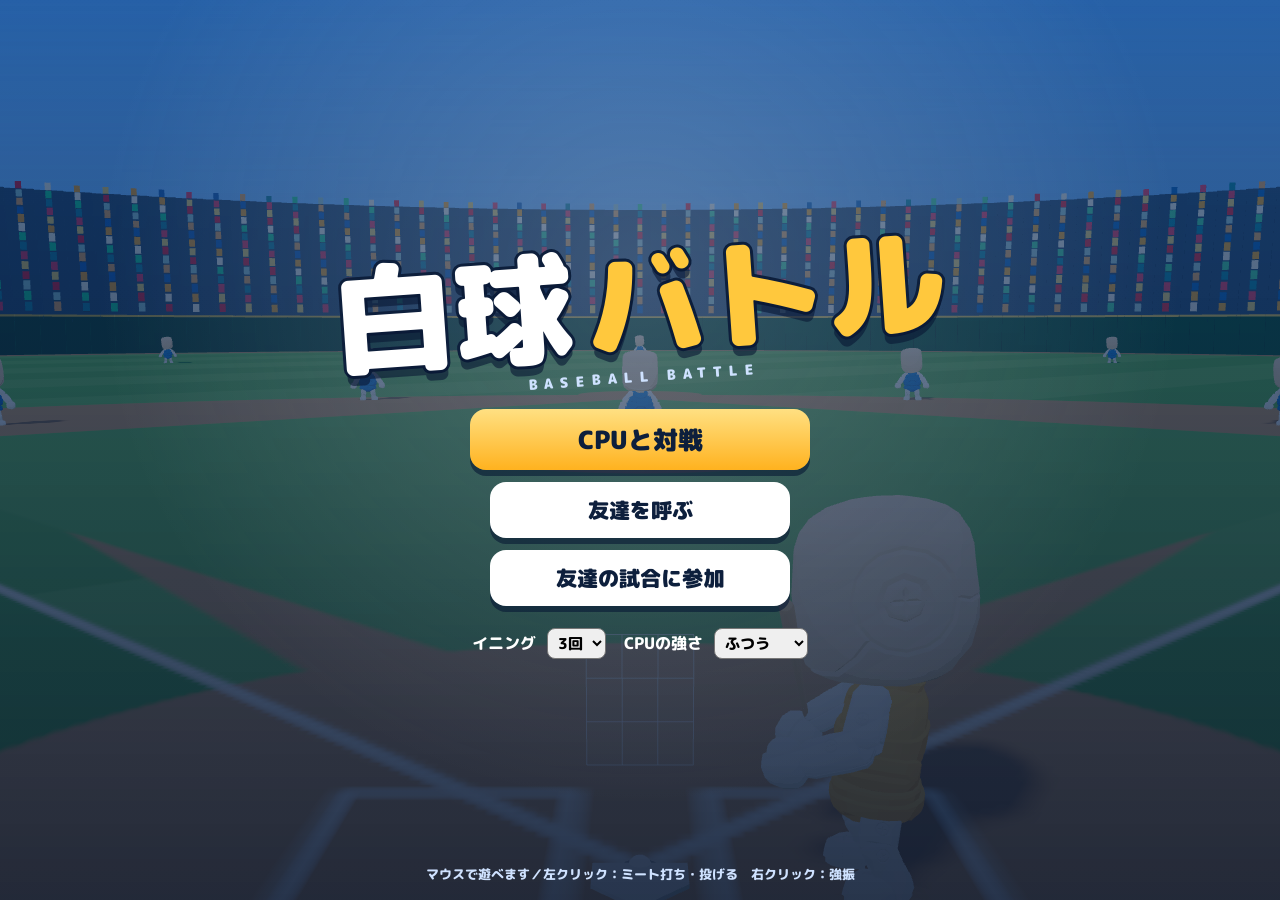
==== baseball/index.html @ e62ee119 "野球ゲーム「白球バトル」を追加（CPU対戦・友達とオンライン対戦） Co-Authored-By: Claude Opus 5.5 <noreply@anthropic.com> Claude-Ses" ====
<!doctype html>
<html lang="ja">
<head>
<meta charset="utf-8">
<meta name="viewport" content="width=device-width,initial-scale=1,user-scalable=no">
<title>白球バトル</title>
<link rel="preconnect" href="https://fonts.googleapis.com">
<link href="https://fonts.googleapis.com/css2?family=M+PLUS+Rounded+1c:wght@500;800;900&display=swap" rel="stylesheet">
<link rel="stylesheet" href="style.css">
<script type="importmap">
{ "imports": { "three": "./vendor/three.module.js", "three/addons/": "./vendor/jsm/" } }
</script>
</head>
<body>
<canvas id="c"></canvas>

<div id="hud" class="hidden">
  <div id="board">
    <div id="innTitle"><span id="inning">1回表</span></div>
    <table id="line"><thead><tr id="lineHead"></tr></thead><tbody><tr id="lineA"></tr><tr id="lineB"></tr></tbody></table>
  </div>
  <div id="count">
    <div class="row"><b>B</b><i></i><i></i><i></i></div>
    <div class="row"><b>S</b><i></i><i></i></div>
    <div class="row"><b>O</b><i></i><i></i></div>
  </div>
  <div id="bases"><i id="b2"></i><i id="b3"></i><i id="b1"></i></div>
  <div id="pitcherCard" class="card"><div class="role">投手</div><div class="name" id="pName"></div><div class="stats" id="pStats"></div><div id="stamina"><div></div></div></div>
  <div id="batterCard" class="card"><div class="role">打者</div><div class="name" id="bName"></div><div class="stats" id="bStats"></div></div>
  <div id="speed"></div>
  <div id="pitchMenu"></div>
  <div id="help"></div>
  <div id="call"></div>
  <div id="toast"></div>
</div>

<div id="title" class="screen">
  <div class="logo"><div class="l1">白球</div><div class="l2">バトル</div><div class="sub">BASEBALL BATTLE</div></div>
  <div class="menu">
    <button data-act="cpu" class="primary">CPUと対戦</button>
    <button data-act="host">友達を呼ぶ</button>
    <button data-act="join">友達の試合に参加</button>
  </div>
  <div class="opts">
    <label>イニング <select id="optInn"><option value="1">1回</option><option value="3" selected>3回</option><option value="5">5回</option><option value="9">9回</option></select></label>
    <label>CPUの強さ <select id="optLv"><option value="0">やさしい</option><option value="1" selected>ふつう</option><option value="2">つよい</option></select></label>
  </div>
  <div id="netBox" class="hidden"></div>
  <div class="foot">マウスで遊べます／左クリック：ミート打ち・投げる　右クリック：強振</div>
</div>

<div id="loading" class="screen"><div class="spin"></div><div id="loadText">読み込み中…</div></div>
<div id="result" class="screen hidden"></div>

<script src="./vendor/peerjs.min.js"></script>
<script type="module" src="./src/main.js"></script>
</body>
</html>
---- baseball/style.css ----
:root{
  --navy:#0d1f3c; --navy2:#16305a; --gold:#ffc83d; --red:#ff4d4d; --green:#3ee07a; --white:#fff;
  --font:"M PLUS Rounded 1c","Hiragino Maru Gothic ProN","Yu Gothic UI",sans-serif;
}
*{box-sizing:border-box}
html,body{margin:0;height:100%;overflow:hidden;background:#7cc4ff;font-family:var(--font);color:#fff;user-select:none;-webkit-user-select:none}
canvas#c{position:fixed;inset:0;width:100%;height:100%;display:block;cursor:none}
.hidden{display:none!important}

/* ---------- HUD ---------- */
#hud{position:fixed;inset:0;pointer-events:none}
#board{position:absolute;left:14px;top:12px;background:linear-gradient(180deg,var(--navy2),var(--navy));border-radius:12px;padding:6px 10px 8px;box-shadow:0 4px 0 rgba(0,0,0,.25);border:2px solid rgba(255,255,255,.15)}
#innTitle{font-weight:900;font-size:15px;color:var(--gold);letter-spacing:.05em;margin-bottom:2px}
#line{border-collapse:collapse;font-weight:800;font-size:14px}
#line td,#line th{padding:1px 6px;text-align:center;min-width:20px}
#line th{font-size:11px;color:#9fb6dd;font-weight:800}
#line td.team{text-align:left;min-width:66px;font-size:13px}
#line td.tot{color:var(--gold);font-size:17px;border-left:2px solid rgba(255,255,255,.2);padding-left:8px}
#line td.now{background:rgba(255,200,61,.25);border-radius:4px}
#count{position:absolute;left:14px;top:104px;background:var(--navy);border-radius:10px;padding:6px 10px;box-shadow:0 4px 0 rgba(0,0,0,.25);border:2px solid rgba(255,255,255,.15)}
#count .row{display:flex;align-items:center;gap:5px;height:20px}
#count b{width:14px;font-size:14px;font-weight:900}
#count i{width:13px;height:13px;border-radius:50%;background:#2a3d5e;display:inline-block}
#count .row:nth-child(1) i.on{background:var(--green);box-shadow:0 0 8px var(--green)}
#count .row:nth-child(2) i.on{background:var(--gold);box-shadow:0 0 8px var(--gold)}
#count .row:nth-child(3) i.on{background:var(--red);box-shadow:0 0 8px var(--red)}
#bases{position:absolute;left:118px;top:112px;width:62px;height:62px}
#bases i{position:absolute;width:18px;height:18px;background:#2a3d5e;transform:rotate(45deg);border:2px solid rgba(255,255,255,.35)}
#bases i.on{background:var(--gold);box-shadow:0 0 10px var(--gold)}
#b2{left:22px;top:2px}#b3{left:2px;top:22px}#b1{left:42px;top:22px}

.card{position:absolute;background:linear-gradient(180deg,rgba(13,31,60,.92),rgba(13,31,60,.82));border-radius:12px;padding:6px 12px 8px;min-width:190px;border:2px solid rgba(255,255,255,.15);box-shadow:0 4px 0 rgba(0,0,0,.25)}
.card .role{font-size:11px;color:#9fb6dd;font-weight:800}
.card .name{font-size:19px;font-weight:900;line-height:1.15}
.card .stats{font-size:12px;font-weight:800;color:#d8e4ff;margin-top:2px;display:flex;gap:8px;flex-wrap:wrap}
.card .stats span b{color:var(--gold);font-size:14px;margin-left:2px}
.card .stats span b.S{color:#ff6ad5}.card .stats span b.A{color:#ff5a5a}.card .stats span b.B{color:#ff9a3d}.card .stats span b.C{color:#ffd43d}.card .stats span b.D{color:#a3e05a}.card .stats span b.E{color:#5ac8e0}.card .stats span b.F,.card .stats span b.G{color:#9aa8bf}
#pitcherCard{right:14px;top:12px}
#batterCard{right:14px;bottom:14px}
#stamina{height:6px;background:#2a3d5e;border-radius:3px;margin-top:5px;overflow:hidden}
#stamina div{height:100%;width:100%;background:linear-gradient(90deg,#ff7a3d,#ffd43d,#3ee07a);transition:width .3s}

#speed{position:absolute;right:14px;top:118px;font-weight:900;font-size:26px;text-shadow:0 2px 0 rgba(0,0,0,.4);opacity:0;transition:opacity .2s}
#speed small{font-size:14px;margin-left:2px}
#speed .ty{display:block;font-size:15px;color:var(--gold);text-align:right}
#speed.show{opacity:1}

#pitchMenu{position:absolute;left:50%;bottom:16px;transform:translateX(-50%);display:flex;gap:8px}
#pitchMenu .p{background:rgba(13,31,60,.85);border:2px solid rgba(255,255,255,.2);border-radius:10px;padding:5px 10px;font-weight:900;font-size:14px;text-align:center;min-width:76px}
#pitchMenu .p .k{display:block;font-size:10px;color:#9fb6dd}
#pitchMenu .p .lv{color:var(--gold);font-size:12px;margin-left:3px}
#pitchMenu .p.sel{background:linear-gradient(180deg,#ffd76a,#ffb21f);color:#4a2a00;border-color:#fff;transform:translateY(-4px)}
#pitchMenu .p.sel .k{color:#7a4a00}

#help{position:absolute;left:14px;bottom:14px;font-size:12px;font-weight:800;background:rgba(13,31,60,.7);padding:6px 10px;border-radius:8px;line-height:1.6;max-width:360px}
#help b{color:var(--gold)}

#call{position:absolute;left:50%;top:38%;transform:translate(-50%,-50%) scale(.6);font-size:72px;font-weight:900;letter-spacing:.04em;opacity:0;white-space:nowrap;
  -webkit-text-stroke:3px #0d1f3c;paint-order:stroke fill;text-shadow:0 6px 0 rgba(13,31,60,.6)}
#call.show{animation:call 1.25s ease-out forwards}
#call.big{font-size:104px}
@keyframes call{0%{opacity:0;transform:translate(-50%,-50%) scale(.4)}12%{opacity:1;transform:translate(-50%,-50%) scale(1.12)}22%{transform:translate(-50%,-50%) scale(1)}80%{opacity:1}100%{opacity:0;transform:translate(-50%,-50%) scale(1)}}
#toast{position:absolute;left:50%;top:14px;transform:translateX(-50%);background:rgba(13,31,60,.9);padding:8px 18px;border-radius:20px;font-weight:800;font-size:15px;opacity:0;transition:opacity .25s;border:2px solid rgba(255,255,255,.2)}
#toast.show{opacity:1}

/* ---------- screens ---------- */
.screen{position:fixed;inset:0;display:flex;flex-direction:column;align-items:center;justify-content:center;gap:22px;background:radial-gradient(ellipse at 50% 30%,rgba(255,255,255,.18),rgba(0,0,0,0) 60%),linear-gradient(180deg,rgba(18,60,120,.55),rgba(8,24,52,.85))}
#loading{background:linear-gradient(180deg,#1d4f9a,#0b2147);z-index:5}
.spin{width:46px;height:46px;border-radius:50%;border:6px solid rgba(255,255,255,.25);border-top-color:var(--gold);animation:spin 1s linear infinite}
@keyframes spin{to{transform:rotate(360deg)}}
#loadText{font-weight:800}
.logo{text-align:center;transform:rotate(-4deg)}
.logo .l1,.logo .l2{display:inline-block;font-weight:900;font-size:min(16vw,120px);line-height:1;-webkit-text-stroke:6px var(--navy);paint-order:stroke fill;text-shadow:0 10px 0 rgba(8,24,52,.6)}
.logo .l1{color:#fff}
.logo .l2{color:var(--gold);margin-left:.1em}
.logo .sub{font-weight:900;letter-spacing:.5em;color:#cfe2ff;font-size:14px;margin-top:6px}
.menu{display:flex;flex-direction:column;gap:12px;align-items:center}
.menu button,#netBox button,#result button{pointer-events:auto;font-family:var(--font);font-weight:900;font-size:21px;min-width:300px;padding:12px 24px;border-radius:16px;border:0;cursor:pointer;color:var(--navy);background:#fff;box-shadow:0 6px 0 rgba(8,24,52,.6);transition:transform .08s}
.menu button.primary{background:linear-gradient(180deg,#ffe082,#ffb21f);font-size:25px;min-width:340px}
.menu button:hover,#netBox button:hover,#result button:hover{transform:translateY(-3px)}
.menu button:active,#netBox button:active,#result button:active{transform:translateY(3px);box-shadow:0 2px 0 rgba(8,24,52,.6)}
.opts{display:flex;gap:18px;font-weight:800}
.opts select{font-family:var(--font);font-weight:800;font-size:15px;border-radius:8px;padding:3px 6px;margin-left:6px}
.foot{position:absolute;bottom:16px;font-size:13px;font-weight:800;color:#cfe2ff}
#netBox{background:rgba(8,24,52,.85);border-radius:16px;padding:18px 26px;text-align:center;font-weight:800;display:flex;flex-direction:column;gap:12px;align-items:center;border:2px solid rgba(255,255,255,.15)}
#netBox .code{font-size:44px;letter-spacing:.2em;color:var(--gold);font-weight:900}
#netBox input{font-family:var(--font);font-size:30px;font-weight:900;letter-spacing:.2em;text-transform:uppercase;width:240px;text-align:center;border-radius:10px;border:0;padding:6px}
#netBox .note{font-size:13px;color:#cfe2ff}
#netBox button{font-size:18px;min-width:200px;padding:9px 18px}
#netBox button.sub{background:transparent;color:#cfe2ff;box-shadow:none;font-size:14px;min-width:0;text-decoration:underline}
#result{z-index:4}
#result .big{font-size:64px;font-weight:900;-webkit-text-stroke:4px var(--navy);paint-order:stroke fill;color:var(--gold)}
#result .score{font-size:40px;font-weight:900}
#result .score span{margin:0 14px}

@media (max-width:760px){
  #batterCard,#pitcherCard{min-width:150px}
  #help{display:none}
  #call{font-size:48px}
}
#title.net .menu,#title.net .opts{display:none}
@media (max-height:620px){
  .screen{gap:12px}
  .logo .l1,.logo .l2{font-size:min(12vw,64px);-webkit-text-stroke:4px var(--navy)}
  .menu{gap:8px}
  .menu button{font-size:17px;min-width:240px;padding:8px 18px}
  .menu button.primary{font-size:19px;min-width:260px}
  #netBox{padding:10px 18px;gap:8px}
  #netBox .code{font-size:32px}
  #netBox input{font-size:22px;width:180px}
  .foot{display:none}
}
#pitchMenu .p{white-space:nowrap}
@media (max-width:1000px){ #hud{zoom:.8} }
@media (max-width:760px){ #hud{zoom:.6} #pitchMenu{bottom:96px} }
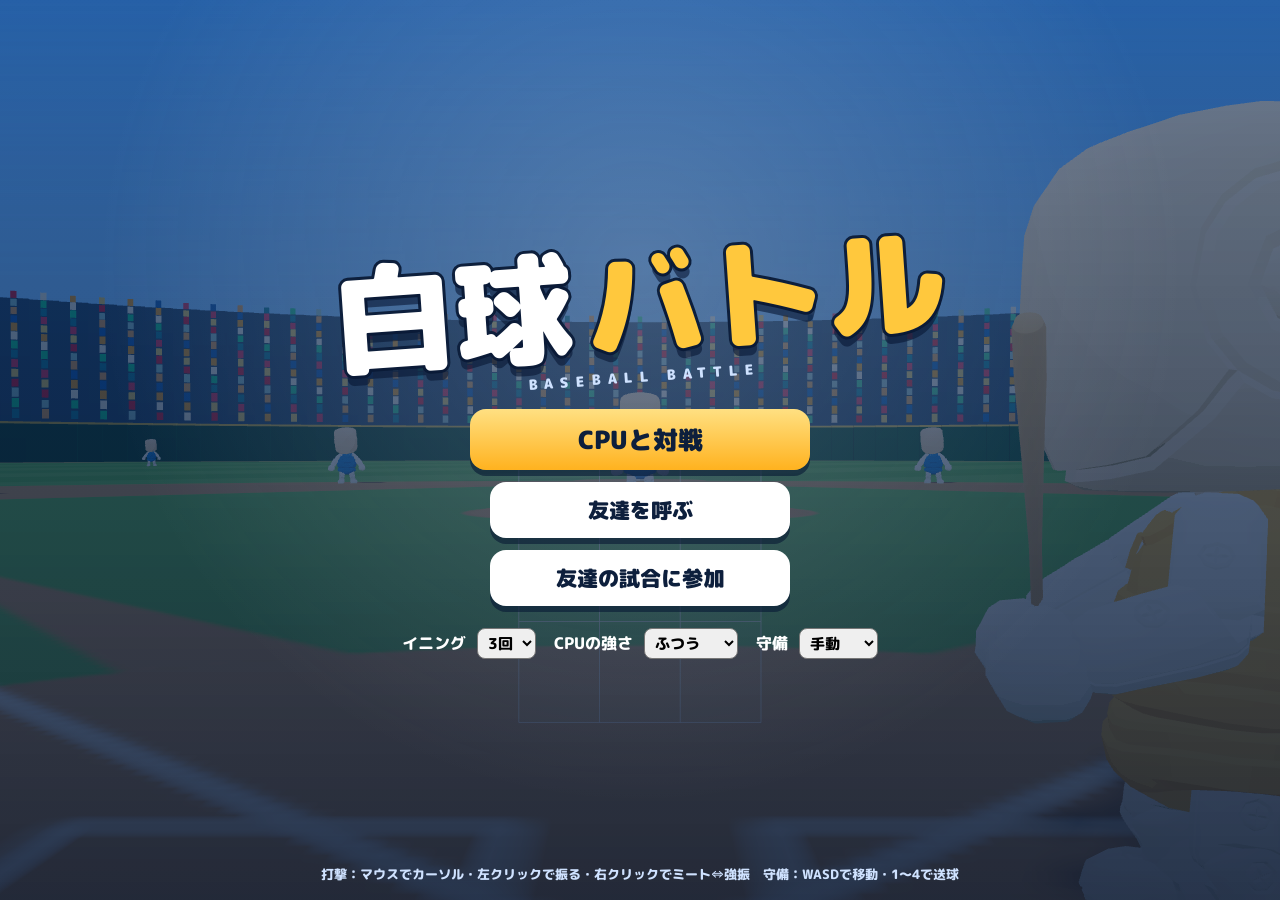
==== commit b99c68c6: "白球バトル：パワプロ風の打撃画面・ミート/強振切替・手動守備・送球バランス調整 Co-Authored-By: Claude Opus 5.5 <noreply@anthropic.com> Clau" ====
--- a/baseball/index.html
+++ b/baseball/index.html
@@ -28,6 +28,7 @@
   <div id="pitcherCard" class="card"><div class="role">投手</div><div class="name" id="pName"></div><div class="stats" id="pStats"></div><div id="stamina"><div></div></div></div>
   <div id="batterCard" class="card"><div class="role">打者</div><div class="name" id="bName"></div><div class="stats" id="bStats"></div></div>
   <div id="speed"></div>
+  <div id="swingMode" class="hidden">ミート</div>
   <div id="pitchMenu"></div>
   <div id="help"></div>
   <div id="call"></div>
@@ -44,9 +45,10 @@
   <div class="opts">
     <label>イニング <select id="optInn"><option value="1">1回</option><option value="3" selected>3回</option><option value="5">5回</option><option value="9">9回</option></select></label>
     <label>CPUの強さ <select id="optLv"><option value="0">やさしい</option><option value="1" selected>ふつう</option><option value="2">つよい</option></select></label>
+    <label>守備 <select id="optField"><option value="0" selected>手動</option><option value="1">オート</option></select></label>
   </div>
   <div id="netBox" class="hidden"></div>
-  <div class="foot">マウスで遊べます／左クリック：ミート打ち・投げる　右クリック：強振</div>
+  <div class="foot">打撃：マウスでカーソル・左クリックで振る・右クリックでミート⇔強振　守備：WASDで移動・1〜4で送球</div>
 </div>
 
 <div id="loading" class="screen"><div class="spin"></div><div id="loadText">読み込み中…</div></div>
--- a/baseball/style.css
+++ b/baseball/style.css
@@ -40,7 +40,7 @@
 #stamina{height:6px;background:#2a3d5e;border-radius:3px;margin-top:5px;overflow:hidden}
 #stamina div{height:100%;width:100%;background:linear-gradient(90deg,#ff7a3d,#ffd43d,#3ee07a);transition:width .3s}
 
-#speed{position:absolute;right:14px;top:118px;font-weight:900;font-size:26px;text-shadow:0 2px 0 rgba(0,0,0,.4);opacity:0;transition:opacity .2s}
+#speed{position:absolute;right:14px;top:118px;background:rgba(13,31,60,.85);padding:4px 12px 6px;border-radius:10px;font-weight:900;font-size:26px;text-shadow:0 2px 0 rgba(0,0,0,.4);opacity:0;transition:opacity .2s}
 #speed small{font-size:14px;margin-left:2px}
 #speed .ty{display:block;font-size:15px;color:var(--gold);text-align:right}
 #speed.show{opacity:1}
@@ -52,6 +52,8 @@
 #pitchMenu .p.sel{background:linear-gradient(180deg,#ffd76a,#ffb21f);color:#4a2a00;border-color:#fff;transform:translateY(-4px)}
 #pitchMenu .p.sel .k{color:#7a4a00}
 
+#swingMode{position:absolute;right:14px;bottom:96px;font-weight:900;font-size:22px;padding:4px 16px;border-radius:10px;background:linear-gradient(180deg,#ffe082,#ffb21f);color:#4a2a00;border:2px solid #fff;box-shadow:0 4px 0 rgba(0,0,0,.25)}
+#swingMode.power{background:linear-gradient(180deg,#ff8a7a,#e8382b);color:#fff}
 #help{position:absolute;left:14px;bottom:14px;font-size:12px;font-weight:800;background:rgba(13,31,60,.7);padding:6px 10px;border-radius:8px;line-height:1.6;max-width:360px}
 #help b{color:var(--gold)}
 
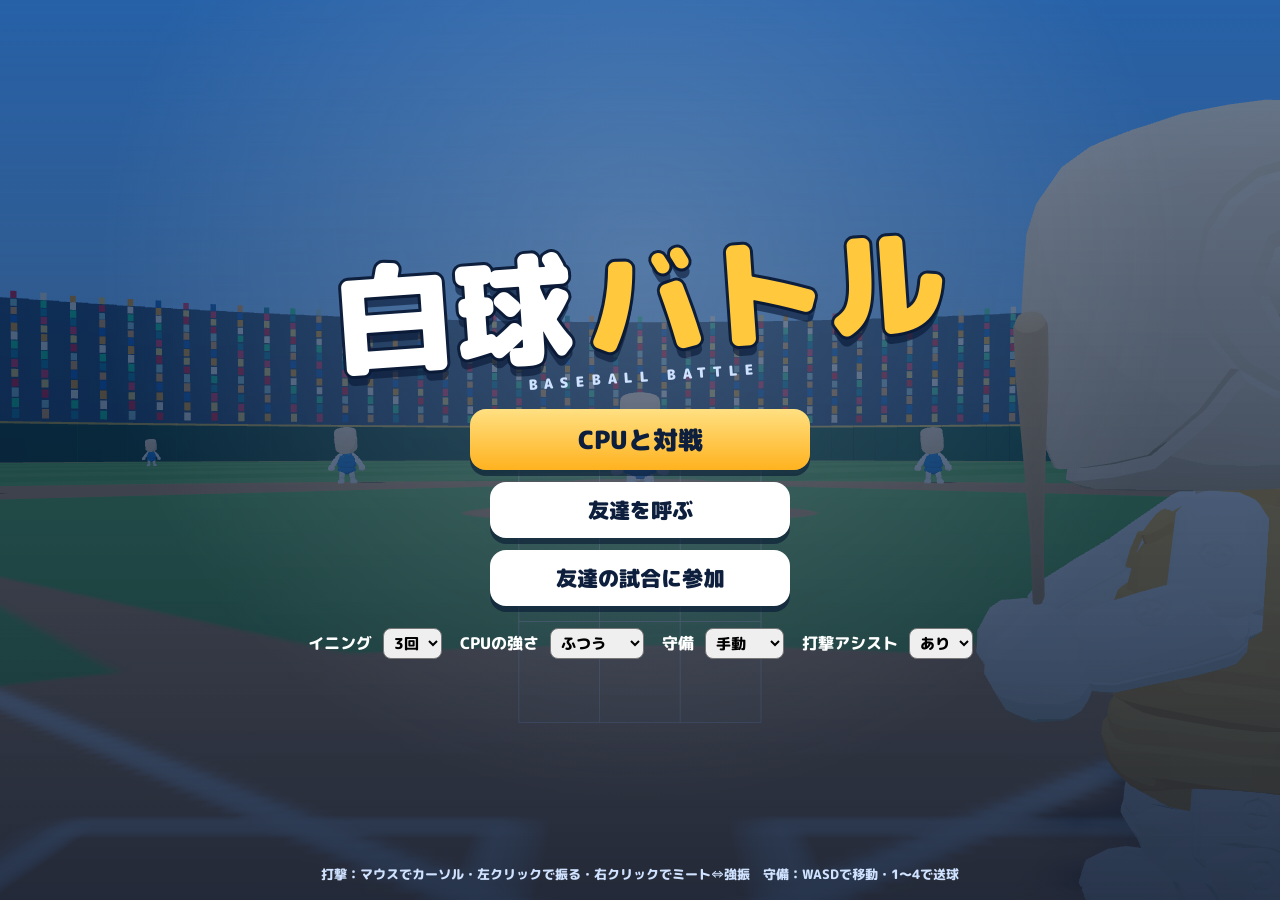
==== commit 71a9e2f7: "白球バトル：投球の位置と着弾点のマーカーを追加（打撃アシスト） Co-Authored-By: Claude Opus 5.5 <noreply@anthropic.com> Claude-Sessi" ====
--- a/baseball/index.html
+++ b/baseball/index.html
@@ -46,6 +46,7 @@
     <label>イニング <select id="optInn"><option value="1">1回</option><option value="3" selected>3回</option><option value="5">5回</option><option value="9">9回</option></select></label>
     <label>CPUの強さ <select id="optLv"><option value="0">やさしい</option><option value="1" selected>ふつう</option><option value="2">つよい</option></select></label>
     <label>守備 <select id="optField"><option value="0" selected>手動</option><option value="1">オート</option></select></label>
+    <label>打撃アシスト <select id="optAssist"><option value="1" selected>あり</option><option value="0">なし</option></select></label>
   </div>
   <div id="netBox" class="hidden"></div>
   <div class="foot">打撃：マウスでカーソル・左クリックで振る・右クリックでミート⇔強振　守備：WASDで移動・1〜4で送球</div>
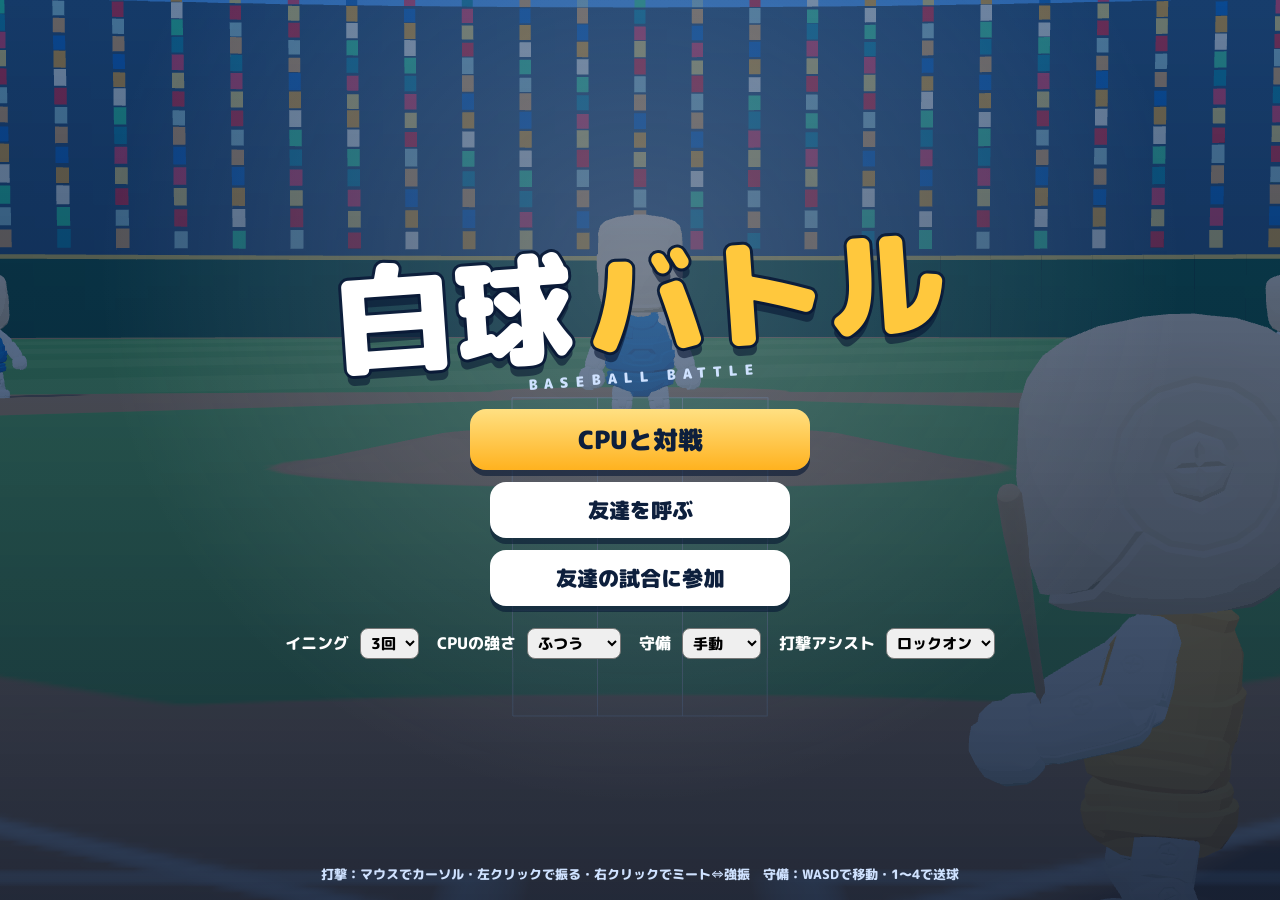
==== commit d78190db: "baseball: パワプロ風の打撃画面（捕手後方の望遠カメラ・芯が中央のカーソル・ロックオン） Co-Authored-By: Claude Opus 5.5 <noreply@anthropic." ====
--- a/baseball/index.html
+++ b/baseball/index.html
@@ -46,7 +46,7 @@
     <label>イニング <select id="optInn"><option value="1">1回</option><option value="3" selected>3回</option><option value="5">5回</option><option value="9">9回</option></select></label>
     <label>CPUの強さ <select id="optLv"><option value="0">やさしい</option><option value="1" selected>ふつう</option><option value="2">つよい</option></select></label>
     <label>守備 <select id="optField"><option value="0" selected>手動</option><option value="1">オート</option></select></label>
-    <label>打撃アシスト <select id="optAssist"><option value="1" selected>あり</option><option value="0">なし</option></select></label>
+    <label>打撃アシスト <select id="optAssist"><option value="lock" selected>ロックオン</option><option value="1">着弾点表示</option><option value="0">なし</option></select></label>
   </div>
   <div id="netBox" class="hidden"></div>
   <div class="foot">打撃：マウスでカーソル・左クリックで振る・右クリックでミート⇔強振　守備：WASDで移動・1〜4で送球</div>
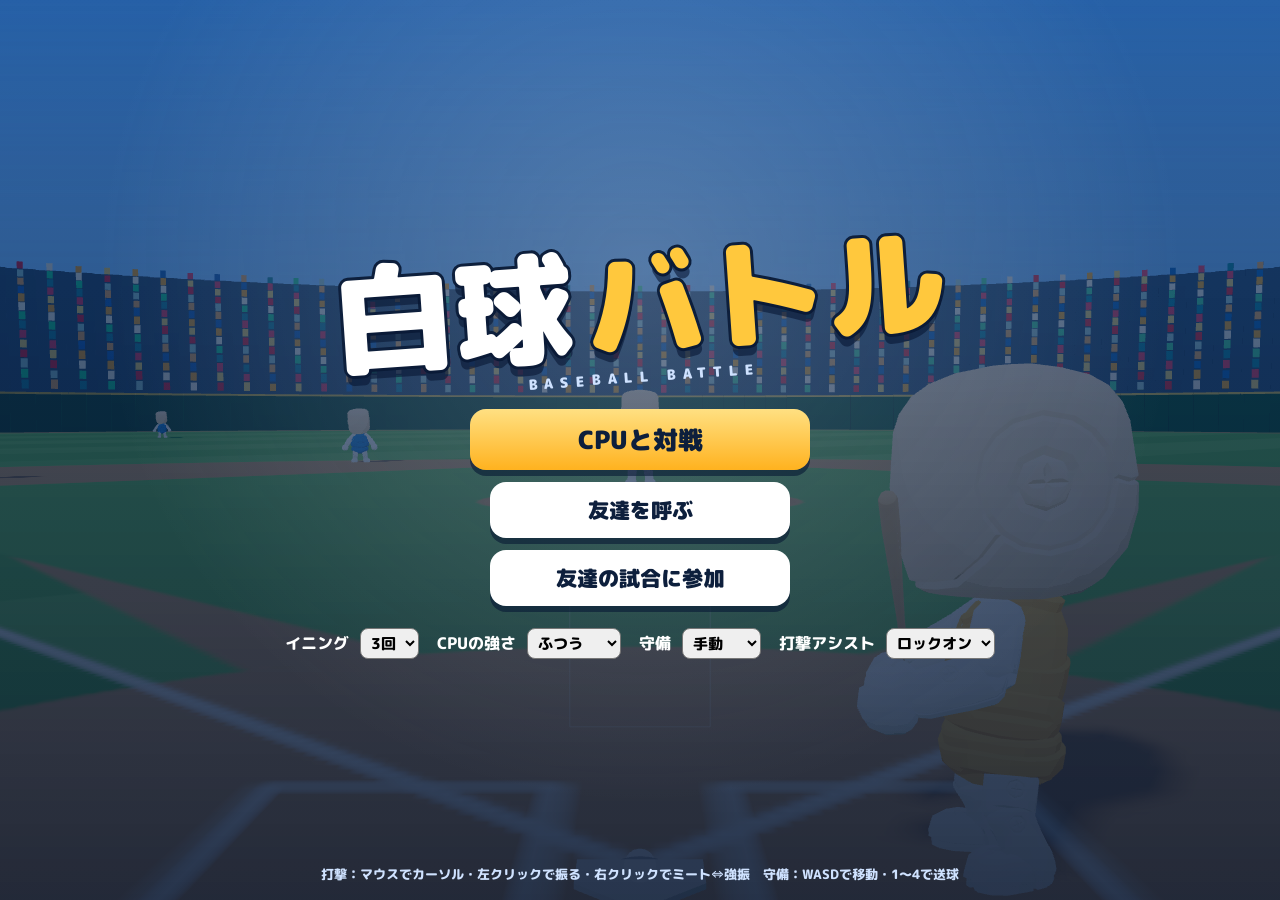
==== commit 7b494805: "baseball: 投球フォーム（ひねり・足上げ・踏み込み）、チェンジ演出、試合終了演出 Co-Authored-By: Claude Opus 5.5 <noreply@anthropic.com>" ====
--- a/baseball/index.html
+++ b/baseball/index.html
@@ -32,6 +32,7 @@
   <div id="pitchMenu"></div>
   <div id="help"></div>
   <div id="call"></div>
+  <div id="change"></div>
   <div id="toast"></div>
 </div>
 
--- a/baseball/style.css
+++ b/baseball/style.css
@@ -17,17 +17,17 @@
 #line td.team{text-align:left;min-width:66px;font-size:13px}
 #line td.tot{color:var(--gold);font-size:17px;border-left:2px solid rgba(255,255,255,.2);padding-left:8px}
 #line td.now{background:rgba(255,200,61,.25);border-radius:4px}
-#count{position:absolute;left:14px;top:104px;background:var(--navy);border-radius:10px;padding:6px 10px;box-shadow:0 4px 0 rgba(0,0,0,.25);border:2px solid rgba(255,255,255,.15)}
+#count{position:absolute;right:14px;bottom:100px;background:var(--navy);border-radius:10px;padding:6px 10px;box-shadow:0 4px 0 rgba(0,0,0,.25);border:2px solid rgba(255,255,255,.15)}
 #count .row{display:flex;align-items:center;gap:5px;height:20px}
 #count b{width:14px;font-size:14px;font-weight:900}
 #count i{width:13px;height:13px;border-radius:50%;background:#2a3d5e;display:inline-block}
 #count .row:nth-child(1) i.on{background:var(--green);box-shadow:0 0 8px var(--green)}
 #count .row:nth-child(2) i.on{background:var(--gold);box-shadow:0 0 8px var(--gold)}
 #count .row:nth-child(3) i.on{background:var(--red);box-shadow:0 0 8px var(--red)}
-#bases{position:absolute;left:118px;top:112px;width:62px;height:62px}
-#bases i{position:absolute;width:18px;height:18px;background:#2a3d5e;transform:rotate(45deg);border:2px solid rgba(255,255,255,.35)}
+#bases{position:absolute;right:112px;bottom:104px;width:70px;height:70px}
+#bases i{position:absolute;width:20px;height:20px;background:#2a3d5e;transform:rotate(45deg);border:2px solid rgba(255,255,255,.35)}
 #bases i.on{background:var(--gold);box-shadow:0 0 10px var(--gold)}
-#b2{left:22px;top:2px}#b3{left:2px;top:22px}#b1{left:42px;top:22px}
+#b2{left:25px;top:4px}#b3{left:4px;top:25px}#b1{left:46px;top:25px}
 
 .card{position:absolute;background:linear-gradient(180deg,rgba(13,31,60,.92),rgba(13,31,60,.82));border-radius:12px;padding:6px 12px 8px;min-width:190px;border:2px solid rgba(255,255,255,.15);box-shadow:0 4px 0 rgba(0,0,0,.25)}
 .card .role{font-size:11px;color:#9fb6dd;font-weight:800}
@@ -40,9 +40,9 @@
 #stamina{height:6px;background:#2a3d5e;border-radius:3px;margin-top:5px;overflow:hidden}
 #stamina div{height:100%;width:100%;background:linear-gradient(90deg,#ff7a3d,#ffd43d,#3ee07a);transition:width .3s}
 
-#speed{position:absolute;right:14px;top:118px;background:rgba(13,31,60,.85);padding:4px 12px 6px;border-radius:10px;font-weight:900;font-size:26px;text-shadow:0 2px 0 rgba(0,0,0,.4);opacity:0;transition:opacity .2s}
+#speed{position:absolute;left:50%;transform:translateX(-50%);top:58px;text-align:center;background:rgba(13,31,60,.85);padding:4px 12px 6px;border-radius:10px;font-weight:900;font-size:26px;text-shadow:0 2px 0 rgba(0,0,0,.4);opacity:0;transition:opacity .2s}
 #speed small{font-size:14px;margin-left:2px}
-#speed .ty{display:block;font-size:15px;color:var(--gold);text-align:right}
+#speed .ty{display:block;font-size:15px;color:var(--gold);text-align:center}
 #speed.show{opacity:1}
 
 #pitchMenu{position:absolute;left:50%;bottom:16px;transform:translateX(-50%);display:flex;gap:8px}
@@ -52,7 +52,7 @@
 #pitchMenu .p.sel{background:linear-gradient(180deg,#ffd76a,#ffb21f);color:#4a2a00;border-color:#fff;transform:translateY(-4px)}
 #pitchMenu .p.sel .k{color:#7a4a00}
 
-#swingMode{position:absolute;right:14px;bottom:96px;font-weight:900;font-size:22px;padding:4px 16px;border-radius:10px;background:linear-gradient(180deg,#ffe082,#ffb21f);color:#4a2a00;border:2px solid #fff;box-shadow:0 4px 0 rgba(0,0,0,.25)}
+#swingMode{position:absolute;right:194px;bottom:104px;font-weight:900;font-size:22px;padding:4px 16px;border-radius:10px;background:linear-gradient(180deg,#ffe082,#ffb21f);color:#4a2a00;border:2px solid #fff;box-shadow:0 4px 0 rgba(0,0,0,.25)}
 #swingMode.power{background:linear-gradient(180deg,#ff8a7a,#e8382b);color:#fff}
 #help{position:absolute;left:14px;bottom:14px;font-size:12px;font-weight:800;background:rgba(13,31,60,.7);padding:6px 10px;border-radius:8px;line-height:1.6;max-width:360px}
 #help b{color:var(--gold)}
@@ -62,7 +62,7 @@
 #call.show{animation:call 1.25s ease-out forwards}
 #call.big{font-size:104px}
 @keyframes call{0%{opacity:0;transform:translate(-50%,-50%) scale(.4)}12%{opacity:1;transform:translate(-50%,-50%) scale(1.12)}22%{transform:translate(-50%,-50%) scale(1)}80%{opacity:1}100%{opacity:0;transform:translate(-50%,-50%) scale(1)}}
-#toast{position:absolute;left:50%;top:14px;transform:translateX(-50%);background:rgba(13,31,60,.9);padding:8px 18px;border-radius:20px;font-weight:800;font-size:15px;opacity:0;transition:opacity .25s;border:2px solid rgba(255,255,255,.2)}
+#toast{position:absolute;left:50%;top:112px;transform:translateX(-50%);background:rgba(13,31,60,.9);padding:8px 18px;border-radius:20px;font-weight:800;font-size:15px;opacity:0;transition:opacity .25s;border:2px solid rgba(255,255,255,.2)}
 #toast.show{opacity:1}
 
 /* ---------- screens ---------- */
@@ -115,3 +115,14 @@
 #pitchMenu .p{white-space:nowrap}
 @media (max-width:1000px){ #hud{zoom:.8} }
 @media (max-width:760px){ #hud{zoom:.6} #pitchMenu{bottom:96px} }
+.card .name .hurt{background:#e8382b;color:#fff;font-size:12px;padding:1px 6px;border-radius:6px;margin-left:6px;vertical-align:middle}
+#bases .rdot{position:absolute;width:9px;height:9px;margin:-4.5px 0 0 -4.5px;border-radius:50%;background:#ffd43d;box-shadow:0 0 6px #ffd43d;display:none;z-index:2}
+#bases .rdot.ball{width:6px;height:6px;margin:-3px 0 0 -3px;background:#fff;box-shadow:0 0 5px #fff}
+#bases::after{content:'';position:absolute;left:28px;top:49px;width:14px;height:14px;background:#2a3d5e;transform:rotate(45deg);border:2px solid rgba(255,255,255,.35)}
+#change{position:absolute;inset:0;display:flex;flex-direction:column;align-items:center;justify-content:center;gap:6px;background:linear-gradient(180deg,rgba(8,20,42,.0) 0%,rgba(8,20,42,.88) 30%,rgba(8,20,42,.88) 70%,rgba(8,20,42,0) 100%);opacity:0;pointer-events:none;transition:opacity .25s;z-index:3}
+#change.show{opacity:1}
+#change .c1{font-size:64px;font-weight:900;letter-spacing:.1em;color:#fff;-webkit-text-stroke:3px #0d1f3c;paint-order:stroke fill;transform:skewX(-8deg)}
+#change .c2{font-size:24px;font-weight:900}
+#change .c3{font-size:20px;font-weight:800;color:var(--gold)}
+@media (max-width:760px){#change .c1{font-size:44px}#change .c2{font-size:18px}}
+#result .gs{font-size:22px;font-weight:900;letter-spacing:.3em;color:#cfe2ff}
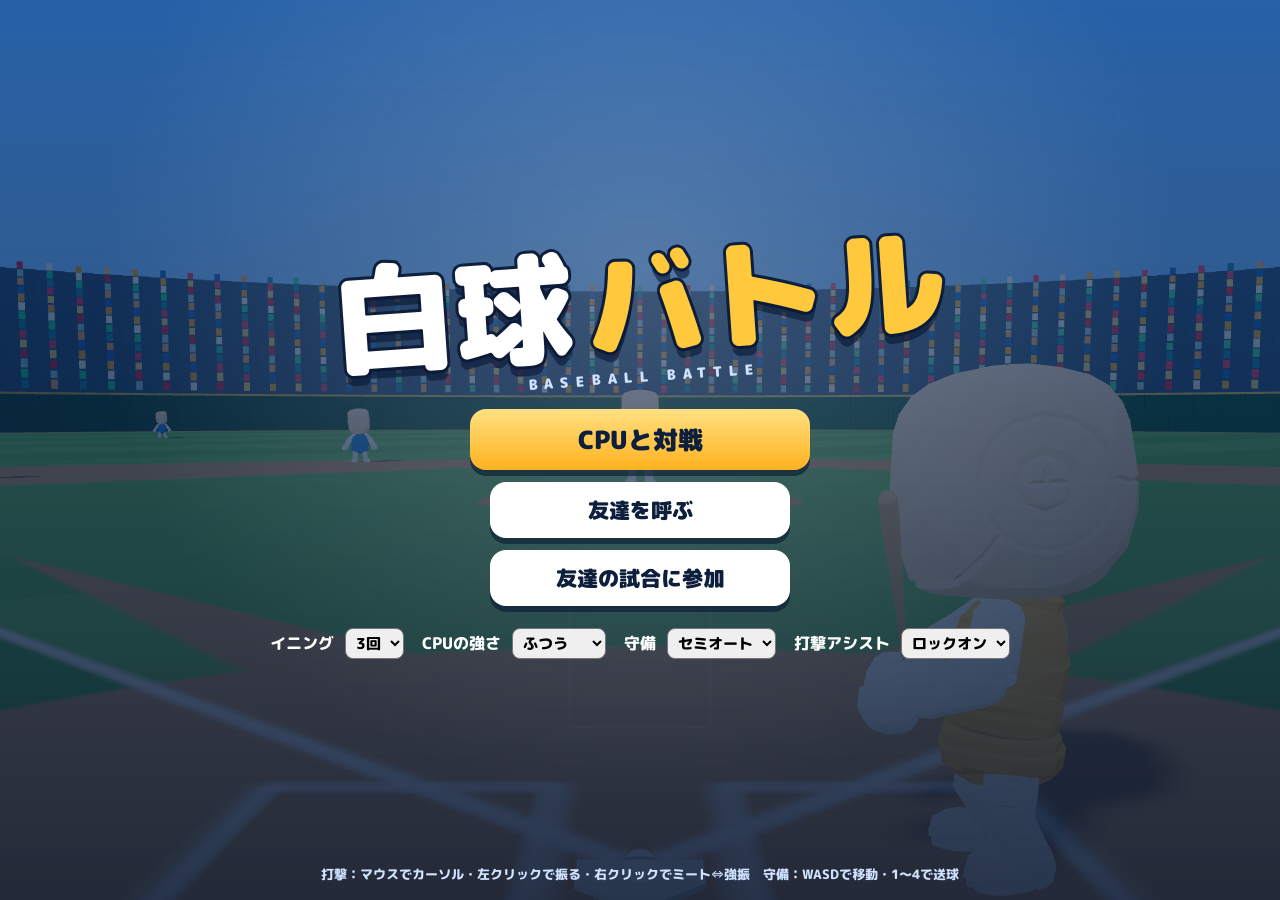
==== commit 6042d7e2: "baseball: セミオート守備（キーを離すと自動でボールへ）を標準に Co-Authored-By: Claude Opus 5.5 <noreply@anthropic.com> Claude-" ====
--- a/baseball/index.html
+++ b/baseball/index.html
@@ -46,7 +46,7 @@
   <div class="opts">
     <label>イニング <select id="optInn"><option value="1">1回</option><option value="3" selected>3回</option><option value="5">5回</option><option value="9">9回</option></select></label>
     <label>CPUの強さ <select id="optLv"><option value="0">やさしい</option><option value="1" selected>ふつう</option><option value="2">つよい</option></select></label>
-    <label>守備 <select id="optField"><option value="0" selected>手動</option><option value="1">オート</option></select></label>
+    <label>守備 <select id="optField"><option value="0" selected>セミオート</option><option value="1">オート</option></select></label>
     <label>打撃アシスト <select id="optAssist"><option value="lock" selected>ロックオン</option><option value="1">着弾点表示</option><option value="0">なし</option></select></label>
   </div>
   <div id="netBox" class="hidden"></div>
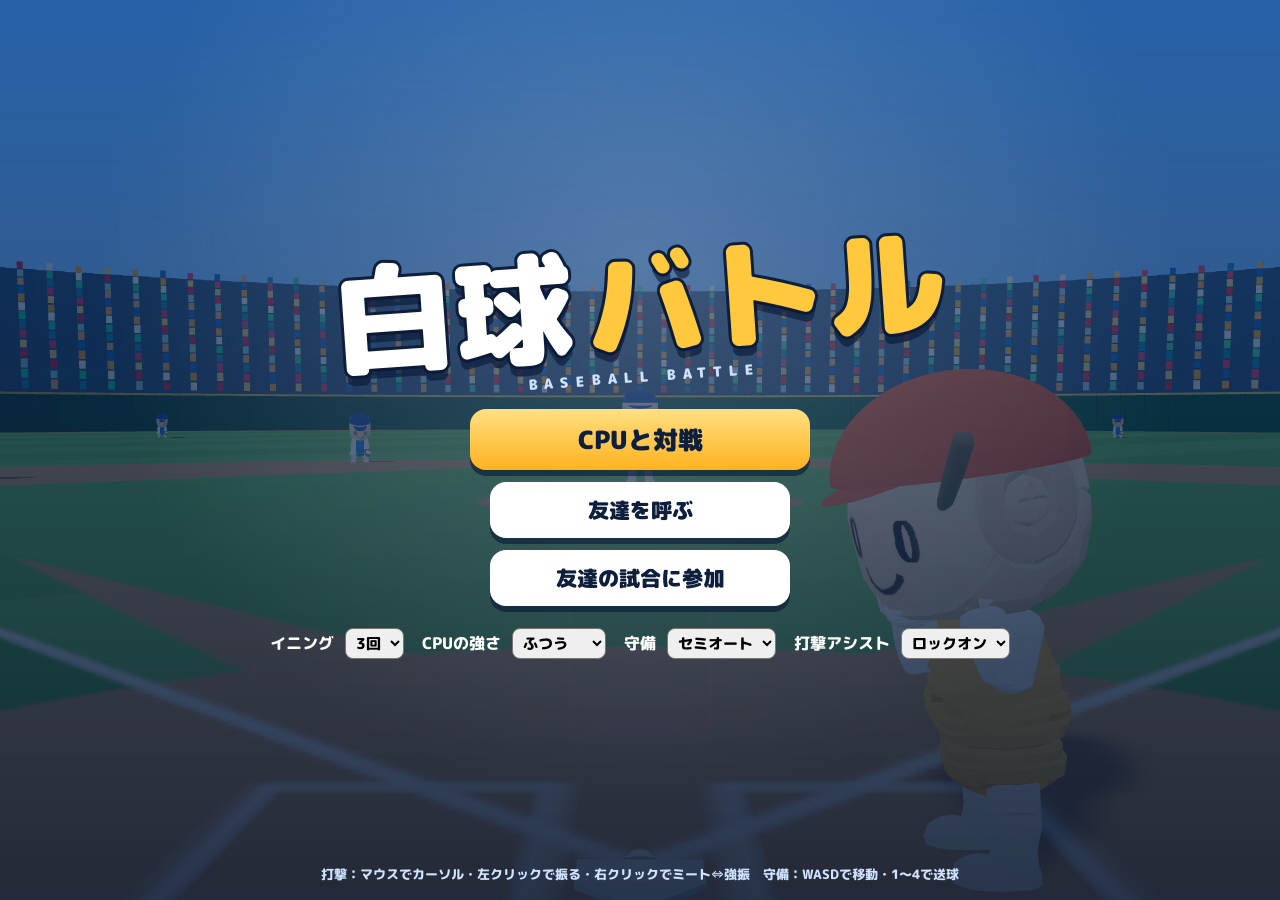
==== commit 21a7e15a: "baseball: 球種チャート（変化の向きと変化量）、選手パネルをランク表示に Co-Authored-By: Claude Opus 5.5 <noreply@anthropic.com> Cla" ====
--- a/baseball/index.html
+++ b/baseball/index.html
@@ -27,6 +27,7 @@
   <div id="bases"><i id="b2"></i><i id="b3"></i><i id="b1"></i></div>
   <div id="pitcherCard" class="card"><div class="role">投手</div><div class="name" id="pName"></div><div class="stats" id="pStats"></div><div id="stamina"><div></div></div></div>
   <div id="batterCard" class="card"><div class="role">打者</div><div class="name" id="bName"></div><div class="stats" id="bStats"></div></div>
+  <div id="compass"></div>
   <div id="speed"></div>
   <div id="swingMode" class="hidden">ミート</div>
   <div id="pitchMenu"></div>
--- a/baseball/style.css
+++ b/baseball/style.css
@@ -52,7 +52,7 @@
 #pitchMenu .p.sel{background:linear-gradient(180deg,#ffd76a,#ffb21f);color:#4a2a00;border-color:#fff;transform:translateY(-4px)}
 #pitchMenu .p.sel .k{color:#7a4a00}
 
-#swingMode{position:absolute;right:194px;bottom:104px;font-weight:900;font-size:22px;padding:4px 16px;border-radius:10px;background:linear-gradient(180deg,#ffe082,#ffb21f);color:#4a2a00;border:2px solid #fff;box-shadow:0 4px 0 rgba(0,0,0,.25)}
+#swingMode{position:absolute;left:14px;bottom:56px;font-weight:900;font-size:22px;padding:4px 16px;border-radius:10px;background:linear-gradient(180deg,#ffe082,#ffb21f);color:#4a2a00;border:2px solid #fff;box-shadow:0 4px 0 rgba(0,0,0,.25)}
 #swingMode.power{background:linear-gradient(180deg,#ff8a7a,#e8382b);color:#fff}
 #help{position:absolute;left:14px;bottom:14px;font-size:12px;font-weight:800;background:rgba(13,31,60,.7);padding:6px 10px;border-radius:8px;line-height:1.6;max-width:360px}
 #help b{color:var(--gold)}
@@ -126,3 +126,33 @@
 #change .c3{font-size:20px;font-weight:800;color:var(--gold)}
 @media (max-width:760px){#change .c1{font-size:44px}#change .c2{font-size:18px}}
 #result .gs{font-size:22px;font-weight:900;letter-spacing:.3em;color:#cfe2ff}
+/* ---- パワプロ風の表示 ---- */
+#compass{position:absolute;left:50%;top:6px;transform:translateX(-50%);display:flex;flex-direction:column;align-items:center;opacity:0;transition:opacity .2s;pointer-events:none}
+#compass.show{opacity:1;pointer-events:auto}
+#compass .pk{cursor:pointer}
+#compass .lbl{margin-top:-6px;background:linear-gradient(180deg,#1f5fc2,#0c3378);border:2px solid #9fd0ff;border-radius:8px;padding:1px 14px;font-weight:900;font-size:14px;color:#fff;text-shadow:0 1px 0 #000}
+#speed{top:150px!important}
+#pitchMenu{display:none}
+.card{padding:6px 12px 8px;min-width:250px;background:linear-gradient(180deg,rgba(18,52,110,.95),rgba(8,26,60,.92));border:2px solid #7fb6ff}
+.card .role{display:none}
+.card .name{font-size:18px;display:flex;align-items:center;gap:6px;white-space:nowrap}
+.card .name small{font-size:11px;color:#bcd3f5;font-weight:800}
+.card .name .pos{background:#ffd43d;color:#3a2600;border-radius:5px;padding:0 6px;font-size:14px}
+.card .name .ord{background:#fff;color:#0d1f3c;border-radius:50%;width:22px;height:22px;display:inline-flex;align-items:center;justify-content:center;font-size:14px}
+.card .name .pl{font-size:11px;color:#ffd43d;margin-left:auto}
+.card .stats{gap:10px;margin-top:4px;align-items:flex-end}
+.card .stats .st{display:flex;flex-direction:column;align-items:center;gap:1px}
+.card .stats .st i{font-style:normal;font-size:10px;color:#bcd3f5}
+.card .stats .st b{margin:0}
+.card .stats b.rk{display:inline-flex;align-items:center;justify-content:center;width:28px;height:24px;border-radius:5px;font-size:19px;font-weight:900;color:#fff!important;text-shadow:0 1px 0 rgba(0,0,0,.5);border:1.5px solid rgba(255,255,255,.8)}
+.card .stats b.rk.S{background:linear-gradient(180deg,#ffe36b,#e8a400)}
+.card .stats b.rk.A{background:linear-gradient(180deg,#ff7aa8,#e0306a)}
+.card .stats b.rk.B{background:linear-gradient(180deg,#ff9a6a,#e0501f)}
+.card .stats b.rk.C{background:linear-gradient(180deg,#ffd06a,#e09a10)}
+.card .stats b.rk.D{background:linear-gradient(180deg,#e0e65a,#a8b010)}
+.card .stats b.rk.E{background:linear-gradient(180deg,#8ee07a,#3aa830)}
+.card .stats b.rk.F{background:linear-gradient(180deg,#7ac8f0,#2a7ab8)}
+.card .stats b.rk.G{background:linear-gradient(180deg,#b0b8c8,#6a7488)}
+.card .stats b.kmh{font-size:20px;color:#fff!important}
+.card .stats b.kmh small{font-size:10px;margin-left:1px}
+.card .stats b.traj{display:inline-flex;align-items:center;justify-content:center;width:24px;height:24px;border-radius:50%;background:#fff;color:#0d1f3c!important;font-size:16px}
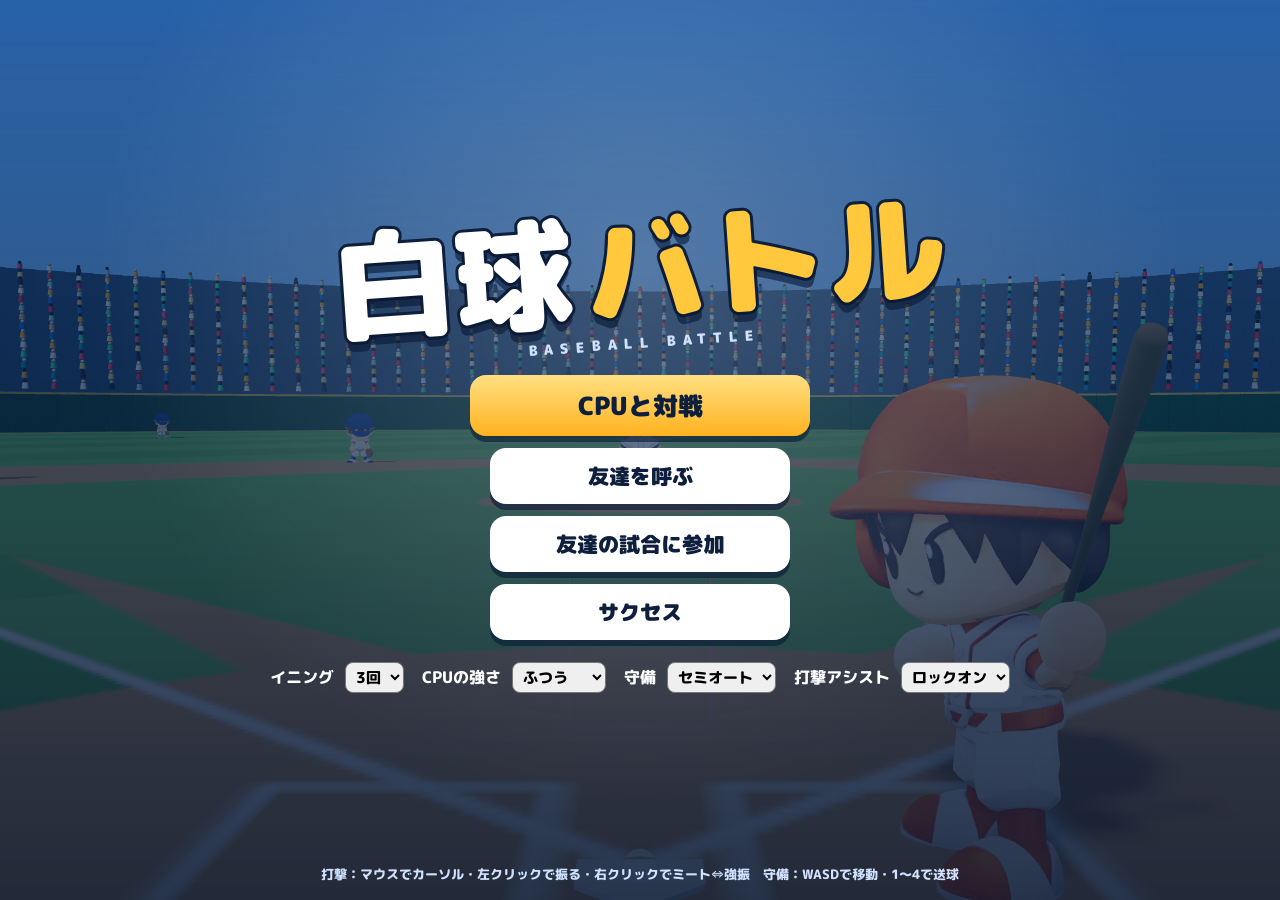
==== commit 7a963792: "baseball: サクセス（お試し版・1年夏まで12ターン）。練習・イベント・能力アップ・大会、作った選手をCPU対戦のチームに入れられる Co-Authored-By: Claude Opus 5" ====
--- a/baseball/index.html
+++ b/baseball/index.html
@@ -43,6 +43,7 @@
     <button data-act="cpu" class="primary">CPUと対戦</button>
     <button data-act="host">友達を呼ぶ</button>
     <button data-act="join">友達の試合に参加</button>
+    <button data-act="success">サクセス</button>
   </div>
   <div class="opts">
     <label>イニング <select id="optInn"><option value="1">1回</option><option value="3" selected>3回</option><option value="5">5回</option><option value="9">9回</option></select></label>
@@ -56,6 +57,7 @@
 
 <div id="loading" class="screen"><div class="spin"></div><div id="loadText">読み込み中…</div></div>
 <div id="result" class="screen hidden"></div>
+<div id="success" class="screen hidden"></div>
 
 <script src="./vendor/peerjs.min.js"></script>
 <script type="module" src="./src/main.js"></script>
--- a/baseball/style.css
+++ b/baseball/style.css
@@ -53,15 +53,25 @@
 #pitchMenu .p.sel .k{color:#7a4a00}
 
 #swingMode{position:absolute;left:14px;bottom:56px;font-weight:900;font-size:22px;padding:4px 16px;border-radius:10px;background:linear-gradient(180deg,#ffe082,#ffb21f);color:#4a2a00;border:2px solid #fff;box-shadow:0 4px 0 rgba(0,0,0,.25)}
+#swingMode.bunt{background:linear-gradient(180deg,#9be4ff,#2b8fd6);color:#fff}
 #swingMode.power{background:linear-gradient(180deg,#ff8a7a,#e8382b);color:#fff}
 #help{position:absolute;left:14px;bottom:14px;font-size:12px;font-weight:800;background:rgba(13,31,60,.7);padding:6px 10px;border-radius:8px;line-height:1.6;max-width:360px}
 #help b{color:var(--gold)}
 
-#call{position:absolute;left:50%;top:38%;transform:translate(-50%,-50%) scale(.6);font-size:72px;font-weight:900;letter-spacing:.04em;opacity:0;white-space:nowrap;
-  -webkit-text-stroke:3px #0d1f3c;paint-order:stroke fill;text-shadow:0 6px 0 rgba(13,31,60,.6)}
-#call.show{animation:call 1.25s ease-out forwards}
-#call.big{font-size:104px}
-@keyframes call{0%{opacity:0;transform:translate(-50%,-50%) scale(.4)}12%{opacity:1;transform:translate(-50%,-50%) scale(1.12)}22%{transform:translate(-50%,-50%) scale(1)}80%{opacity:1}100%{opacity:0;transform:translate(-50%,-50%) scale(1)}}
+#call{position:absolute;left:0;right:0;top:38%;height:0;opacity:0;pointer-events:none;--c:#fff}
+#call .band{position:absolute;left:-5%;right:-5%;top:50%;height:96px;transform:translateY(-50%) skewY(-4deg) scaleX(0);
+  background:linear-gradient(90deg,rgba(8,24,52,0),rgba(8,24,52,.82) 18%,rgba(8,24,52,.82) 82%,rgba(8,24,52,0));
+  border-top:4px solid var(--c);border-bottom:4px solid var(--c);box-shadow:0 0 24px rgba(0,0,0,.35)}
+#call .txt{position:absolute;left:50%;top:50%;transform:translate(-50%,-50%) skewX(-12deg);white-space:nowrap;font-size:76px;font-weight:900;font-style:italic;letter-spacing:.06em;
+  color:var(--c);-webkit-text-stroke:4px #0d1f3c;paint-order:stroke fill;text-shadow:0 6px 0 rgba(13,31,60,.8),0 0 18px rgba(255,255,255,.35)}
+#call.big .band{height:140px}
+#call.big .txt{font-size:112px}
+#call.show{animation:callFade 1.3s linear forwards}
+#call.show .band{animation:callBand 1.3s cubic-bezier(.2,.8,.2,1) forwards}
+#call.show .txt{animation:callTxt 1.3s cubic-bezier(.2,.9,.25,1.2) forwards}
+@keyframes callFade{0%{opacity:1}82%{opacity:1}100%{opacity:0}}
+@keyframes callBand{0%{transform:translateY(-50%) skewY(-4deg) scaleX(0)}18%{transform:translateY(-50%) skewY(-4deg) scaleX(1)}100%{transform:translateY(-50%) skewY(-4deg) scaleX(1)}}
+@keyframes callTxt{0%{transform:translate(60%,-50%) skewX(-12deg);opacity:0}10%{opacity:1}22%{transform:translate(-52%,-50%) skewX(-12deg);opacity:1}30%{transform:translate(-50%,-50%) skewX(-12deg) scale(1.08);opacity:1}38%{transform:translate(-50%,-50%) skewX(-12deg) scale(1);opacity:1}84%{transform:translate(-50%,-50%) skewX(-12deg);opacity:1}100%{transform:translate(-120%,-50%) skewX(-12deg);opacity:0}}
 #toast{position:absolute;left:50%;top:112px;transform:translateX(-50%);background:rgba(13,31,60,.9);padding:8px 18px;border-radius:20px;font-weight:800;font-size:15px;opacity:0;transition:opacity .25s;border:2px solid rgba(255,255,255,.2)}
 #toast.show{opacity:1}
 
@@ -98,7 +108,7 @@
 @media (max-width:760px){
   #batterCard,#pitcherCard{min-width:150px}
   #help{display:none}
-  #call{font-size:48px}
+  #call .txt{font-size:46px}#call.big .txt{font-size:64px}#call .band{height:64px}#call.big .band{height:90px}
 }
 #title.net .menu,#title.net .opts{display:none}
 @media (max-height:620px){
@@ -156,3 +166,42 @@
 .card .stats b.kmh{font-size:20px;color:#fff!important}
 .card .stats b.kmh small{font-size:10px;margin-left:1px}
 .card .stats b.traj{display:inline-flex;align-items:center;justify-content:center;width:24px;height:24px;border-radius:50%;background:#fff;color:#0d1f3c!important;font-size:16px}
+
+/* ---------- サクセス ---------- */
+#success{z-index:6;overflow:auto;justify-content:flex-start;padding:18px 12px}
+.sc-box{width:min(760px,100%);background:linear-gradient(180deg,#16305a,#0d1f3c);border:3px solid rgba(255,255,255,.2);border-radius:18px;padding:16px 18px;box-shadow:0 8px 0 rgba(0,0,0,.3);margin:auto 0}
+.sc-title{font-weight:900;font-size:30px;color:var(--gold);-webkit-text-stroke:2px var(--navy);paint-order:stroke fill;margin-bottom:10px}
+.sc-title small{font-size:14px;color:#9fd0ff;-webkit-text-stroke:0;margin-left:8px}
+.sc-row{display:flex;flex-wrap:wrap;gap:14px;font-weight:800;margin:8px 0;align-items:center}
+.sc-row input[type=text],.sc-row input:not([type]),#scName{font-family:var(--font);font-weight:800;font-size:18px;padding:4px 8px;border-radius:8px;border:0;width:170px}
+.sc-row select,.sc-up select{font-family:var(--font);font-weight:800;font-size:15px;border-radius:8px;padding:3px 6px}
+.sc-btns{display:flex;flex-wrap:wrap;gap:10px;margin-top:14px;justify-content:center}
+#success button{font-family:var(--font);font-weight:900;font-size:17px;padding:8px 18px;border-radius:12px;border:0;cursor:pointer;color:var(--navy);background:#fff;box-shadow:0 4px 0 rgba(8,24,52,.6)}
+#success button.primary{background:linear-gradient(180deg,#ffe082,#ffb21f)}
+#success button:disabled{opacity:.35;cursor:default}
+.sc-head{display:flex;gap:14px;align-items:center;font-weight:900;margin-bottom:10px;flex-wrap:wrap}
+.sc-date{font-size:22px;color:var(--gold)}
+.sc-hp{display:flex;align-items:center;gap:6px}.sc-hp i{display:inline-block;width:140px;height:12px;background:#2a3d5e;border-radius:6px;overflow:hidden}.sc-hp b{display:block;height:100%}
+.sc-mood{padding:2px 10px;border-radius:10px;background:#2a3d5e}.sc-mood.m4{background:#ff4d4d}.sc-mood.m3{background:#ff9f1c}.sc-mood.m1{background:#4a6fa5}.sc-mood.m0{background:#33415c}
+.sc-stats,.sc-pts{display:flex;flex-wrap:wrap;gap:8px;margin:6px 0;font-weight:800;font-size:13px}
+.sc-stats span,.sc-pts span{background:rgba(255,255,255,.08);border-radius:8px;padding:4px 8px;display:flex;gap:6px;align-items:center}
+.sc-pts b{color:var(--gold);font-size:16px}
+.rk{display:inline-block;min-width:22px;text-align:center;border-radius:5px;font-style:normal;font-weight:900;padding:0 3px;color:#fff;background:#5f6c86}
+.rk.S{background:linear-gradient(180deg,#ffe36b,#e0a800);color:#4a2a00}.rk.A{background:#ff5c8a}.rk.B{background:#ff8f3a}.rk.C{background:#e8c22e;color:#4a2a00}.rk.D{background:#6fcf4f}.rk.E{background:#3fa7d6}.rk.F{background:#7c8aa6}.rk.G{background:#55607a}
+.sc-sub{font-weight:900;color:#9fd0ff;margin:12px 0 6px}
+.sc-train{display:grid;grid-template-columns:repeat(auto-fill,minmax(120px,1fr));gap:8px}
+.sc-train button{position:relative;display:flex;flex-direction:column;align-items:center;gap:2px;padding:10px 6px!important}
+.sc-train button small{font-size:11px;color:#46607f}
+.sc-train button.alt{background:#d9ecff!important}
+.sc-train button i{position:absolute;top:-8px;right:-6px;font-style:normal;font-size:11px;color:#fff;border-radius:10px;padding:1px 6px;border:2px solid #fff}
+.sc-story{background:rgba(0,0,0,.25);border-radius:12px;padding:10px 14px;min-height:120px;font-weight:800;font-size:17px;line-height:1.6}
+.sc-story p{margin:4px 0}
+.sc-warn{color:#ff8a8a;font-weight:900;text-align:center;margin-top:8px}
+.sc-up{display:grid;grid-template-columns:110px 80px 1fr 80px;gap:8px;align-items:center;font-weight:800;padding:4px 0;border-bottom:1px solid rgba(255,255,255,.08)}
+.sc-up button{padding:4px 10px!important;font-size:15px!important}
+.sc-list{display:flex;flex-direction:column;gap:6px}
+.sc-card{display:flex;gap:10px;align-items:center;background:rgba(255,255,255,.08);border-radius:10px;padding:6px 10px;font-weight:800}
+.sc-card.on{outline:2px solid var(--gold)}
+.sc-card em{font-style:normal;color:var(--gold);letter-spacing:.1em;flex:1}
+.sc-card button{font-size:13px!important;padding:4px 10px!important}
+.sc-done{font-size:22px;font-weight:900;text-align:center}.sc-done span{font-size:15px;color:#9fd0ff;margin-left:8px}
